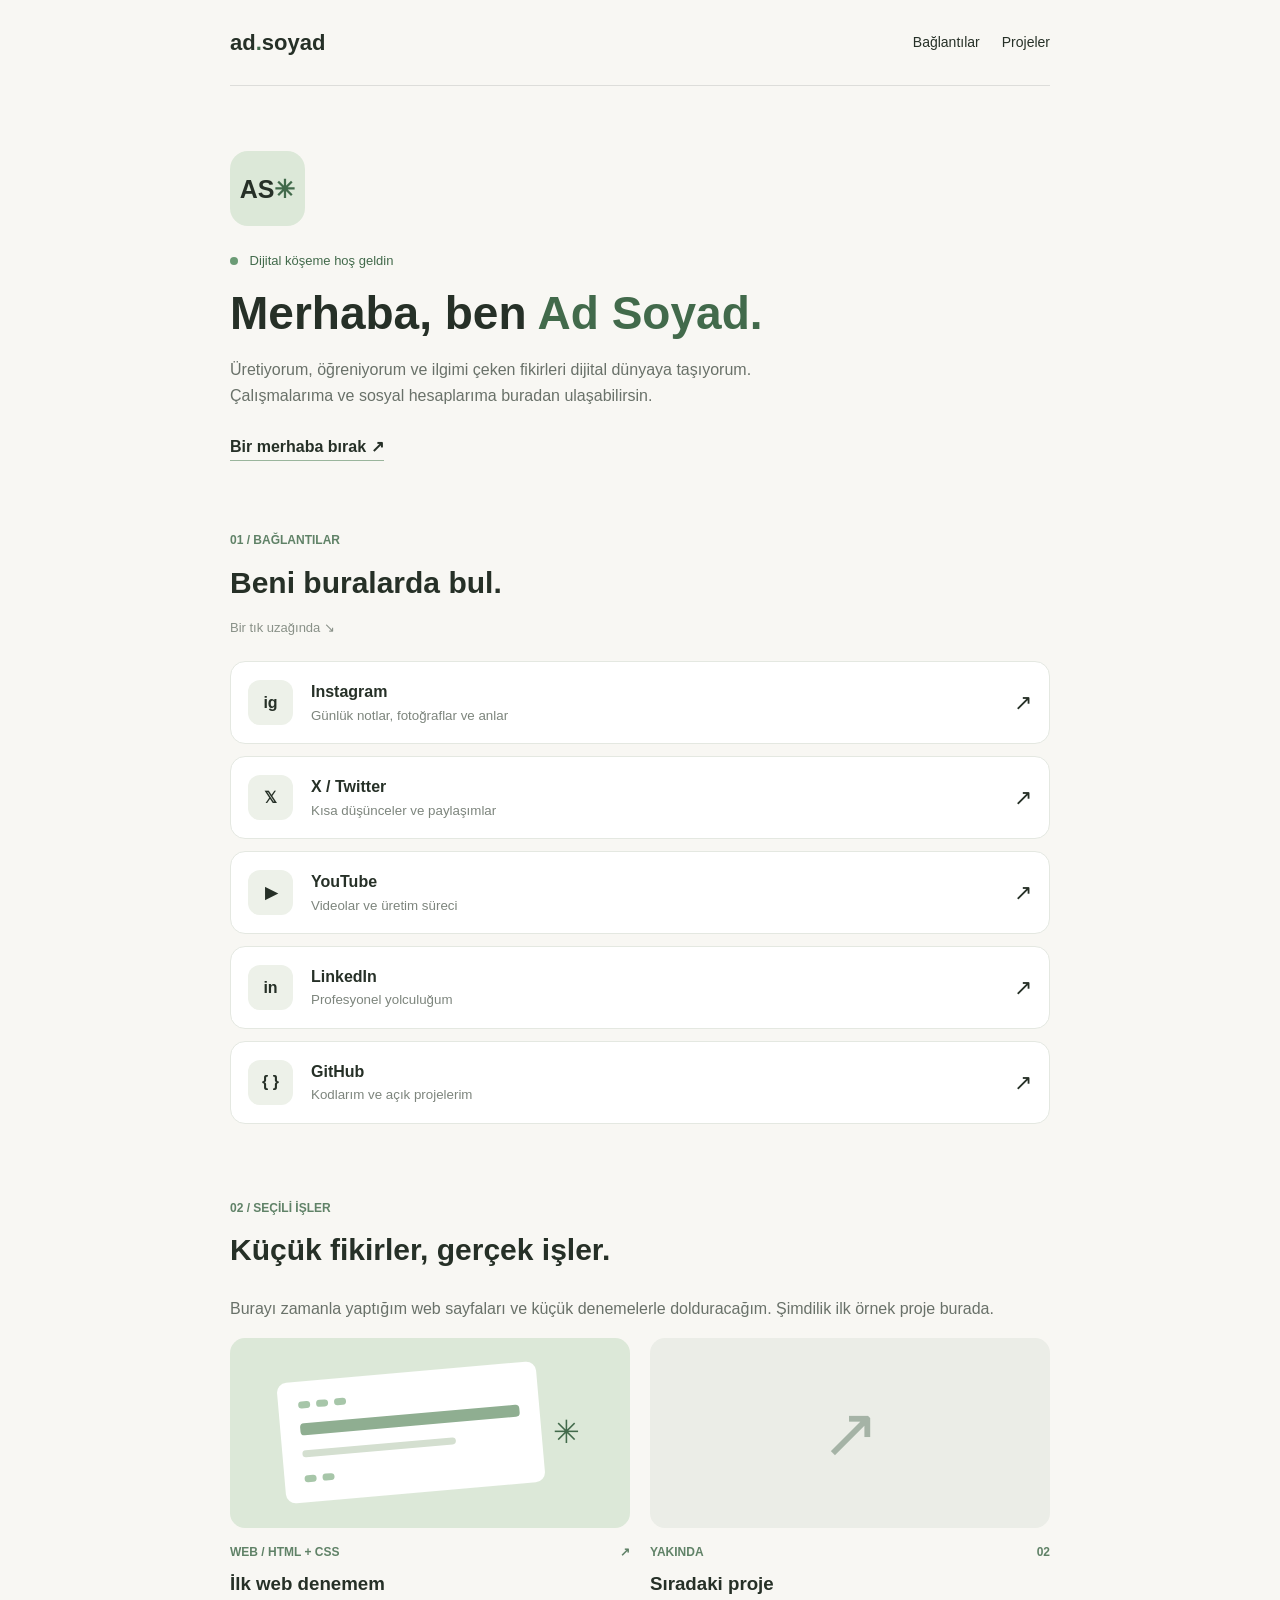
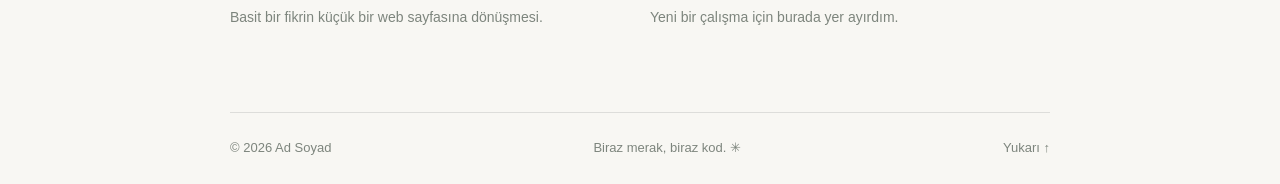
==== index.html @ eb021e3e "Add files via upload" ====
<!doctype html>
<html lang="tr">
<head>
  <meta charset="UTF-8">
  <meta name="viewport" content="width=device-width, initial-scale=1">
  <meta name="description" content="Kişisel bağlantılarım, çalışmalarım ve web projelerim.">
  <meta name="theme-color" content="#f8f7f3">
  <title>Ad Soyad — Bağlantılar & Projeler</title>
  <link rel="stylesheet" href="assets/style.css">
</head>
<body>
  <div class="page-shell">
    <header class="topbar">
      <a class="wordmark" href="index.html" aria-label="Ana sayfa">ad<span class="wordmark-dot">.</span>soyad</a>
      <nav class="topnav" aria-label="Ana menü">
        <a href="#baglantilar">Bağlantılar</a>
        <a href="#projeler">Projeler</a>
      </nav>
    </header>

    <main>
      <section class="intro" aria-labelledby="profile-title">
        <div class="portrait" aria-hidden="true"><span>AS<span class="portrait-mark">✳</span></span></div>
        <div class="availability"><span class="status-dot"></span> Dijital köşeme hoş geldin</div>
        <h1 id="profile-title">Merhaba, ben <em>Ad Soyad.</em></h1>
        <p class="lead">Üretiyorum, öğreniyorum ve ilgimi çeken fikirleri dijital dünyaya taşıyorum. Çalışmalarıma ve sosyal hesaplarıma buradan ulaşabilirsin.</p>
        <a class="email-link" href="mailto:merhaba@example.com">Bir merhaba bırak <span aria-hidden="true">↗</span></a>
      </section>

      <section class="links-section" id="baglantilar" aria-labelledby="links-title">
        <div class="section-heading"><div><span class="eyebrow">01 / BAĞLANTILAR</span><h2 id="links-title">Beni buralarda bul.</h2></div><span class="heading-aside">Bir tık uzağında ↘</span></div>
        <div class="link-list">
          <a class="link-card" href="https://www.instagram.com/" target="_blank" rel="noopener noreferrer" aria-label="Instagram profilim (yeni sekme)">
            <span class="social-icon">ig</span><span class="link-copy"><strong>Instagram</strong><small>Günlük notlar, fotoğraflar ve anlar</small></span><span class="arrow" aria-hidden="true">↗</span>
          </a>
          <a class="link-card" href="https://x.com/" target="_blank" rel="noopener noreferrer" aria-label="X profilim (yeni sekme)">
            <span class="social-icon x-icon">𝕏</span><span class="link-copy"><strong>X / Twitter</strong><small>Kısa düşünceler ve paylaşımlar</small></span><span class="arrow" aria-hidden="true">↗</span>
          </a>
          <a class="link-card" href="https://www.youtube.com/" target="_blank" rel="noopener noreferrer" aria-label="YouTube kanalım (yeni sekme)">
            <span class="social-icon youtube-icon">▶</span><span class="link-copy"><strong>YouTube</strong><small>Videolar ve üretim süreci</small></span><span class="arrow" aria-hidden="true">↗</span>
          </a>
          <a class="link-card" href="https://www.linkedin.com/" target="_blank" rel="noopener noreferrer" aria-label="LinkedIn profilim (yeni sekme)">
            <span class="social-icon linkedin-icon">in</span><span class="link-copy"><strong>LinkedIn</strong><small>Profesyonel yolculuğum</small></span><span class="arrow" aria-hidden="true">↗</span>
          </a>
          <a class="link-card" href="https://github.com/" target="_blank" rel="noopener noreferrer" aria-label="GitHub profilim (yeni sekme)">
            <span class="social-icon github-icon">{ }</span><span class="link-copy"><strong>GitHub</strong><small>Kodlarım ve açık projelerim</small></span><span class="arrow" aria-hidden="true">↗</span>
          </a>
        </div>
      </section>

      <section class="projects-section" id="projeler" aria-labelledby="projects-title">
        <div class="section-heading"><div><span class="eyebrow">02 / SEÇİLİ İŞLER</span><h2 id="projects-title">Küçük fikirler, gerçek işler.</h2></div></div>
        <p class="section-description">Burayı zamanla yaptığım web sayfaları ve küçük denemelerle dolduracağım. Şimdilik ilk örnek proje burada.</p>
        <div class="projects-grid">
          <a class="project-card" href="projects/ornek-proje/index.html">
            <div class="project-art" aria-hidden="true"><div class="art-window"><div class="art-toolbar"><i></i><i></i><i></i></div><div class="art-title"></div><div class="art-subtitle"></div><div class="art-pills"><i></i><i></i></div></div><span class="art-star">✳</span></div>
            <div class="project-meta"><span>WEB / HTML + CSS</span><span aria-hidden="true">↗</span></div><h3>İlk web denemem</h3><p>Basit bir fikrin küçük bir web sayfasına dönüşmesi.</p>
          </a>
          <div class="project-card coming-soon"><div class="soon-art" aria-hidden="true">↗</div><div class="project-meta"><span>YAKINDA</span><span>02</span></div><h3>Sıradaki proje</h3><p>Yeni bir çalışma için burada yer ayırdım.</p></div>
        </div>
      </section>
    </main>

    <footer class="footer"><span>© 2026 Ad Soyad</span><span>Biraz merak, biraz kod. <span aria-hidden="true">✳</span></span><a href="#" aria-label="Sayfanın başına dön">Yukarı ↑</a></footer>
  </div>
</body>
</html>
---- assets/style.css ----
/* 1. GENEL AYARLAR */
* {
  box-sizing: border-box;
}

html {
  scroll-behavior: smooth;
}

body {
  margin: 0;
  background-color: #f8f7f3;
  color: #263027;
  font-family: Arial, sans-serif;
  line-height: 1.6;
}

a {
  color: inherit;
  text-decoration: none;
}

a:focus-visible {
  outline: 2px solid #426a4b;
  outline-offset: 3px;
}

.page-shell {
  width: 90%;
  max-width: 820px;
  margin: 0 auto;
}

/* 2. UST MENU */
.topbar {
  display: flex;
  justify-content: space-between;
  align-items: center;
  padding: 25px 0;
  border-bottom: 1px solid #ddddda;
}

.wordmark {
  font-size: 22px;
  font-weight: bold;
}

.wordmark-dot,
h1 em {
  color: #426a4b;
}

.topnav {
  display: flex;
  gap: 22px;
  font-size: 14px;
}

.topnav a:hover,
.email-link:hover {
  color: #426a4b;
}

/* 3. KISISEL TANITIM */
.intro {
  padding: 65px 0;
}

.portrait {
  display: flex;
  align-items: center;
  justify-content: center;
  width: 75px;
  height: 75px;
  margin-bottom: 25px;
  background-color: #dce8d8;
  border-radius: 18px;
  font-size: 25px;
  font-weight: bold;
}

.portrait-mark {
  color: #426a4b;
}

.availability {
  color: #426a4b;
  font-size: 13px;
}

.status-dot {
  display: inline-block;
  width: 8px;
  height: 8px;
  margin-right: 8px;
  background-color: #6b9b75;
  border-radius: 50%;
}

h1 {
  margin: 14px 0;
  font-size: 46px;
  line-height: 1.2;
}

h1 em {
  font-style: normal;
}

.lead {
  max-width: 560px;
  color: #697169;
}

.email-link {
  display: inline-block;
  margin-top: 10px;
  border-bottom: 1px solid #9ab59c;
  font-weight: bold;
}

/* 4. BOLUM BASLIKLARI */
.links-section,
.projects-section {
  padding-bottom: 70px;
}

.section-heading {
  margin-bottom: 22px;
}

.eyebrow,
.project-meta {
  color: #608267;
  font-size: 12px;
  font-weight: bold;
}

.section-heading h2 {
  margin: 7px 0;
  font-size: 30px;
}

.heading-aside {
  color: #899188;
  font-size: 13px;
}

/* 5. SOSYAL MEDYA KARTLARI */
.link-list {
  display: flex;
  flex-direction: column;
  gap: 12px;
}

.link-card {
  display: flex;
  align-items: center;
  gap: 18px;
  padding: 17px;
  background-color: white;
  border: 1px solid #e4e8e1;
  border-radius: 15px;
  transition: background-color 0.2s, transform 0.2s;
}

.link-card:hover {
  background-color: #eef4eb;
  transform: translateY(-3px);
}

.social-icon {
  display: flex;
  align-items: center;
  justify-content: center;
  width: 45px;
  height: 45px;
  background-color: #edf1e9;
  border-radius: 12px;
  font-weight: bold;
  flex-shrink: 0;
}

.link-copy {
  display: flex;
  flex-direction: column;
  flex: 1;
}

.link-copy small {
  color: #7d857d;
}

.arrow {
  font-size: 22px;
}

/* 6. PORTFOLYO KARTLARI */
.section-description {
  color: #697169;
}

.projects-grid {
  display: grid;
  grid-template-columns: 1fr 1fr;
  gap: 20px;
}

.project-art,
.soon-art {
  display: flex;
  align-items: center;
  justify-content: center;
  height: 190px;
  border-radius: 15px;
  background-color: #dce8d8;
}

/* Proje gorselini yalnizca CSS kutulariyla olusturuyoruz. */
.art-window {
  width: 65%;
  padding: 20px;
  background-color: white;
  border-radius: 10px;
  transform: rotate(-5deg);
}

.art-toolbar,
.art-pills {
  display: flex;
  gap: 6px;
}

.art-toolbar i,
.art-pills i {
  width: 12px;
  height: 7px;
  background-color: #a7c6a9;
  border-radius: 5px;
}

.art-title,
.art-subtitle {
  height: 12px;
  margin-top: 15px;
  background-color: #8fae91;
  border-radius: 4px;
}

.art-subtitle {
  width: 70%;
  height: 7px;
  margin-bottom: 18px;
  background-color: #d4dfd0;
}

.art-star {
  margin-left: 12px;
  font-size: 32px;
  color: #426a4b;
}

.soon-art {
  background-color: #ebede7;
  color: #a5b3a6;
  font-size: 70px;
}

.project-meta {
  display: flex;
  justify-content: space-between;
  margin-top: 15px;
}

.project-card h3 {
  margin: 7px 0;
}

.project-card p {
  margin-top: 0;
  color: #7d857d;
  font-size: 14px;
}

.project-card:hover h3 {
  color: #426a4b;
}

/* 7. ALT BILGI */
.footer {
  display: flex;
  justify-content: space-between;
  gap: 15px;
  padding: 25px 0;
  border-top: 1px solid #ddddda;
  color: #7d857d;
  font-size: 13px;
}

/* 8. TELEFON EKRANLARI */
@media (max-width: 600px) {
  h1 {
    font-size: 34px;
  }

  .intro {
    padding: 50px 0;
  }

  .projects-grid {
    grid-template-columns: 1fr;
  }

  .footer {
    flex-wrap: wrap;
  }
}
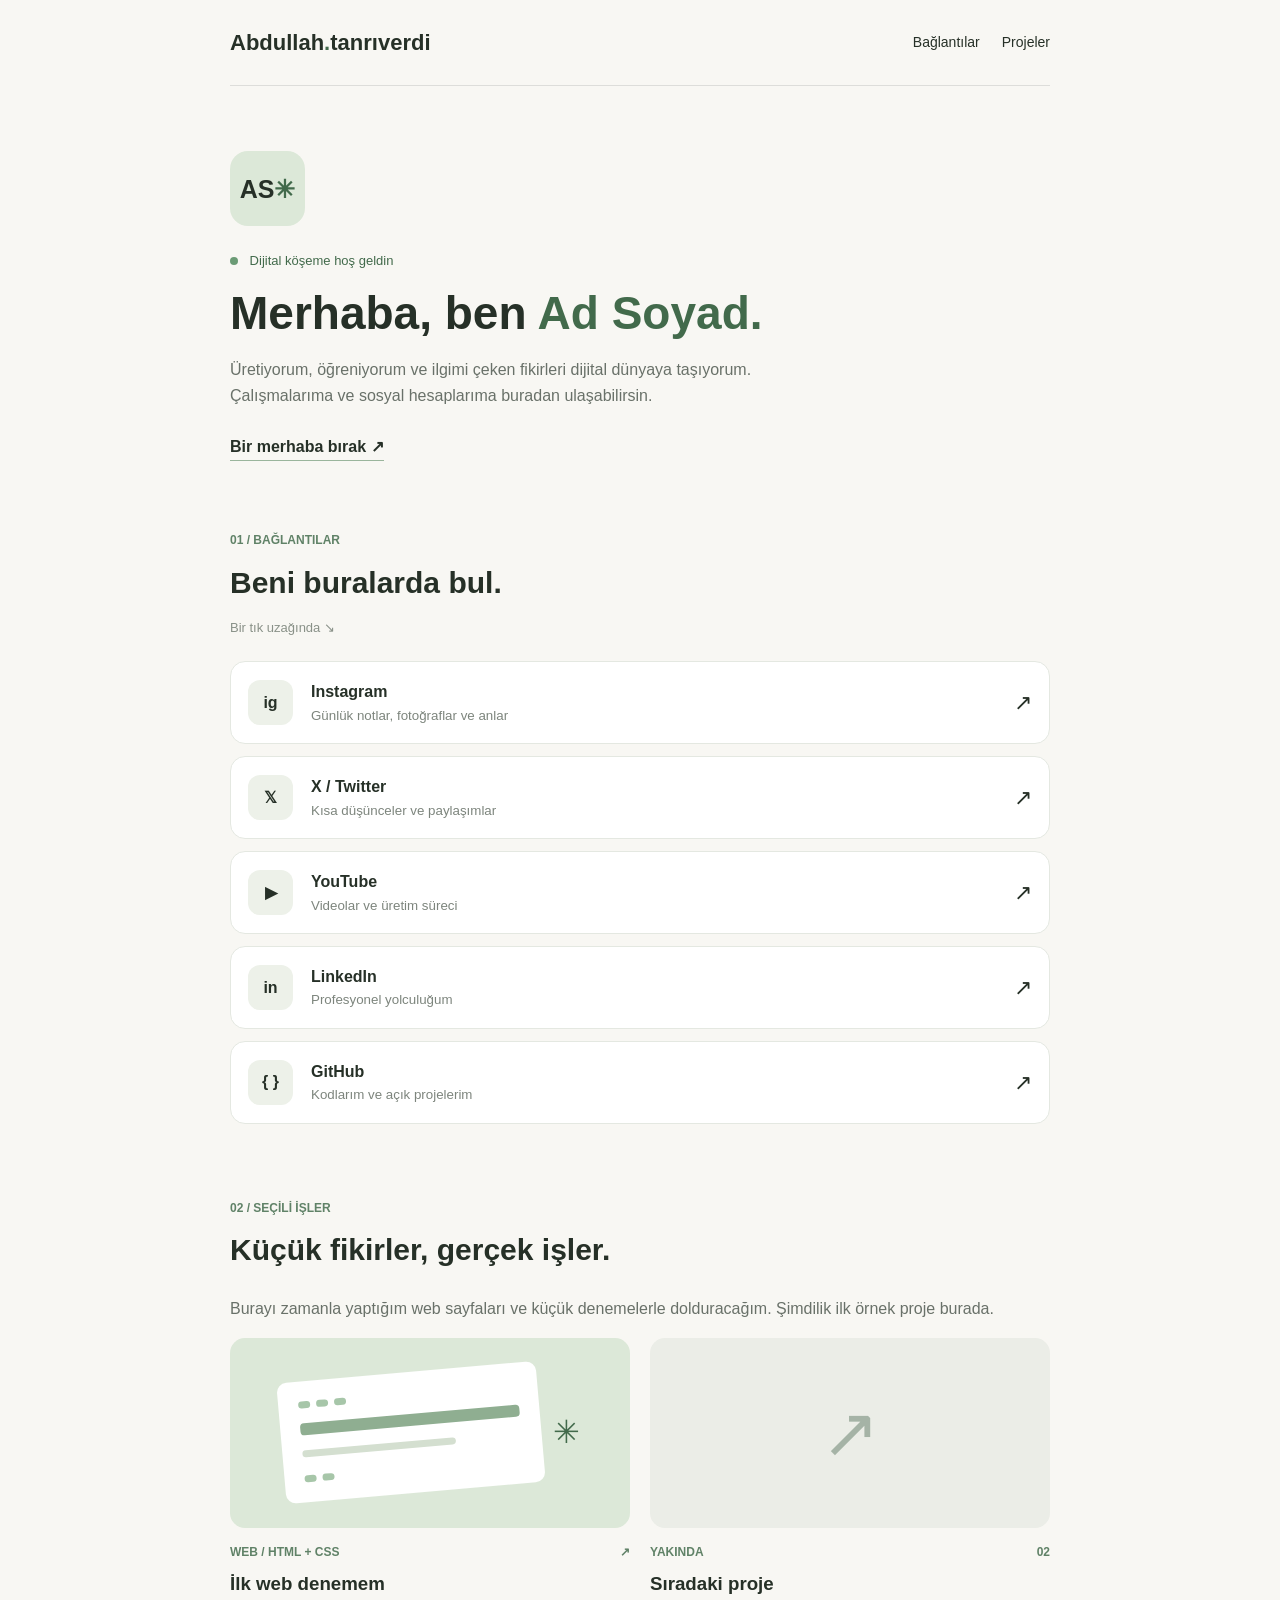
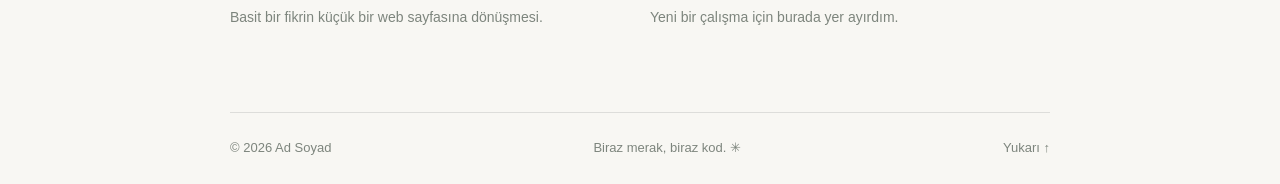
==== commit 4df9bae7: "Update index.html" ====
--- a/index.html
+++ b/index.html
@@ -11,7 +11,7 @@
 <body>
   <div class="page-shell">
     <header class="topbar">
-      <a class="wordmark" href="index.html" aria-label="Ana sayfa">ad<span class="wordmark-dot">.</span>soyad</a>
+      <a class="wordmark" href="index.html" aria-label="Ana sayfa">Abdullah<span class="wordmark-dot">.</span>tanrıverdi</a>
       <nav class="topnav" aria-label="Ana menü">
         <a href="#baglantilar">Bağlantılar</a>
         <a href="#projeler">Projeler</a>
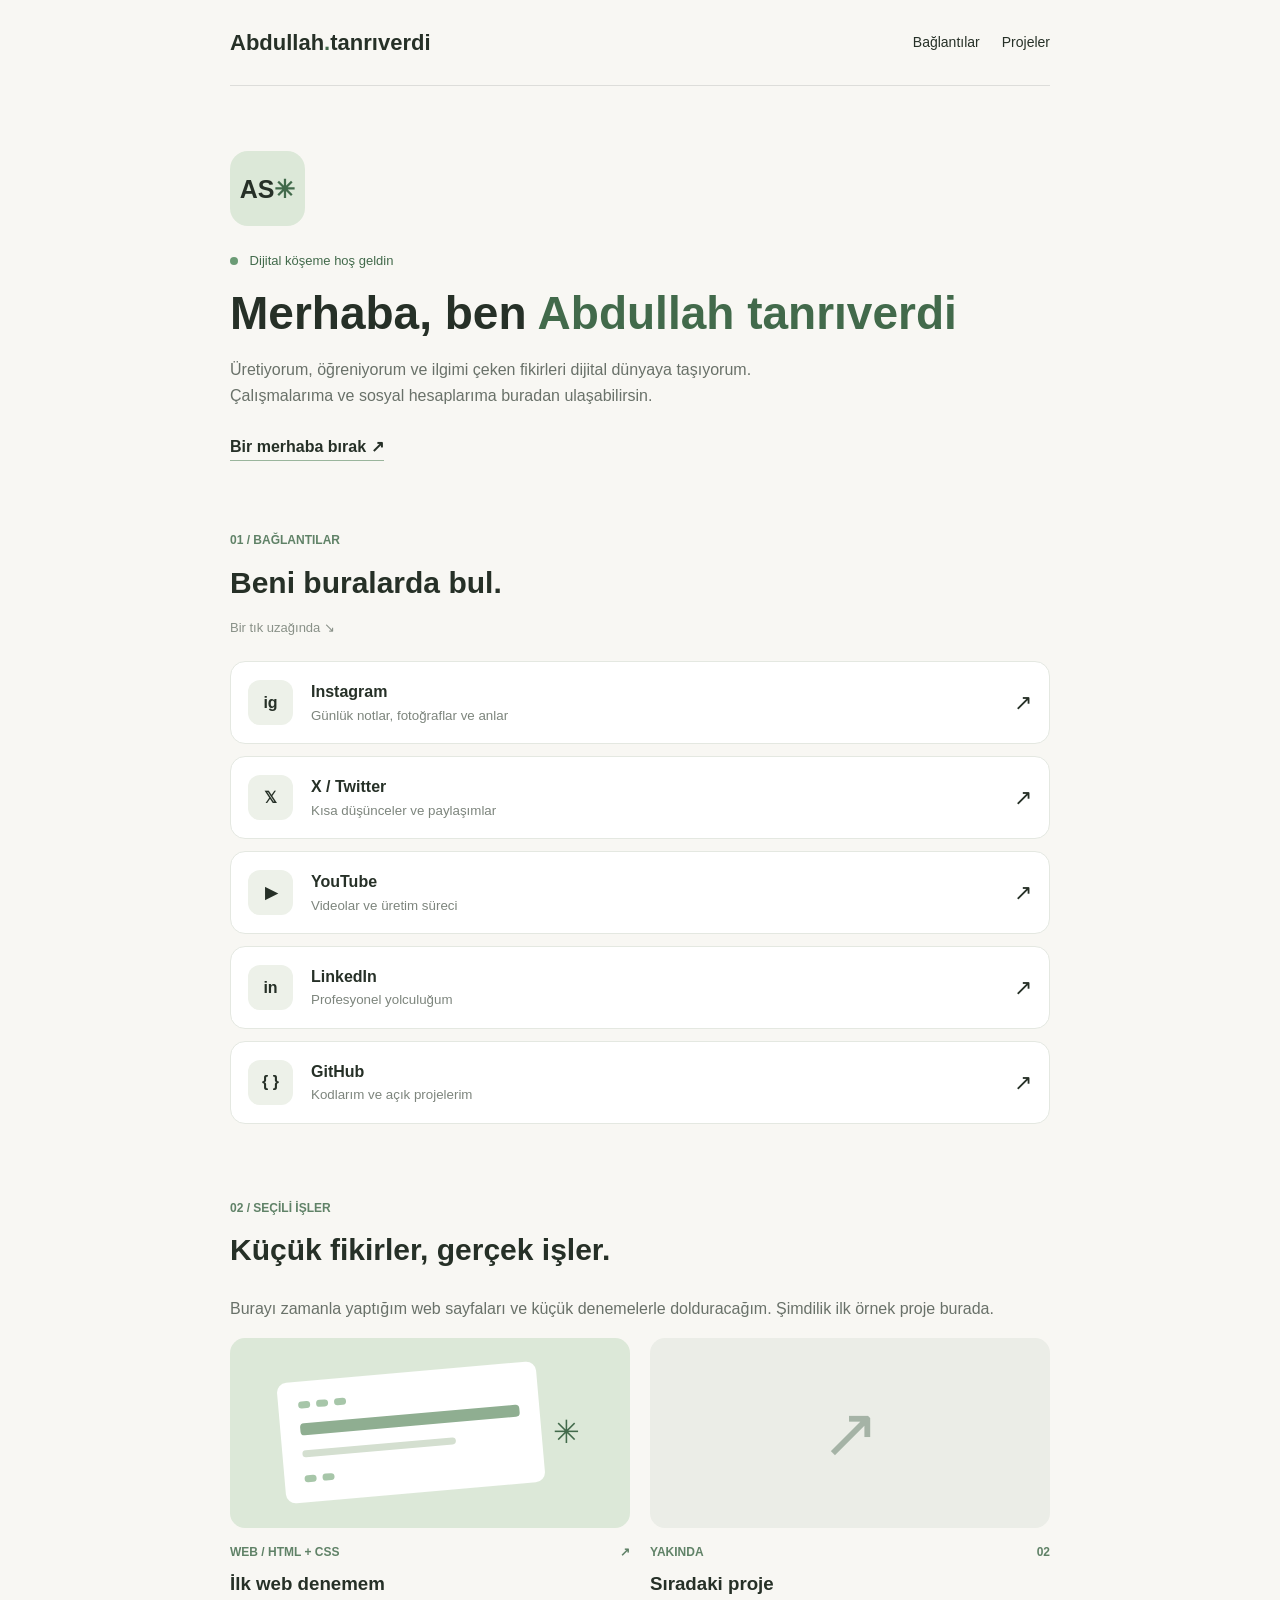
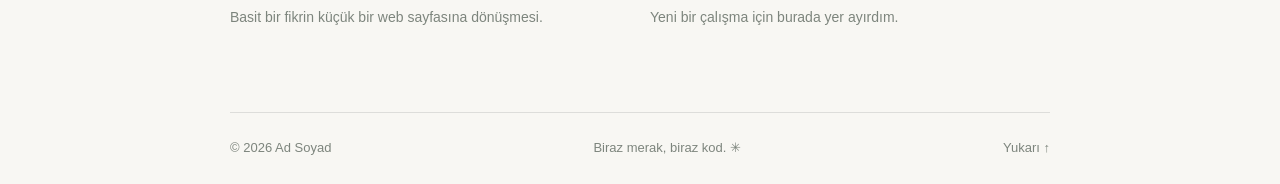
==== commit 900f44d7: "Update index.html" ====
--- a/index.html
+++ b/index.html
@@ -22,7 +22,7 @@
       <section class="intro" aria-labelledby="profile-title">
         <div class="portrait" aria-hidden="true"><span>AS<span class="portrait-mark">✳</span></span></div>
         <div class="availability"><span class="status-dot"></span> Dijital köşeme hoş geldin</div>
-        <h1 id="profile-title">Merhaba, ben <em>Ad Soyad.</em></h1>
+        <h1 id="profile-title">Merhaba, ben <em>Abdullah tanrıverdi</em></h1>
         <p class="lead">Üretiyorum, öğreniyorum ve ilgimi çeken fikirleri dijital dünyaya taşıyorum. Çalışmalarıma ve sosyal hesaplarıma buradan ulaşabilirsin.</p>
         <a class="email-link" href="mailto:merhaba@example.com">Bir merhaba bırak <span aria-hidden="true">↗</span></a>
       </section>
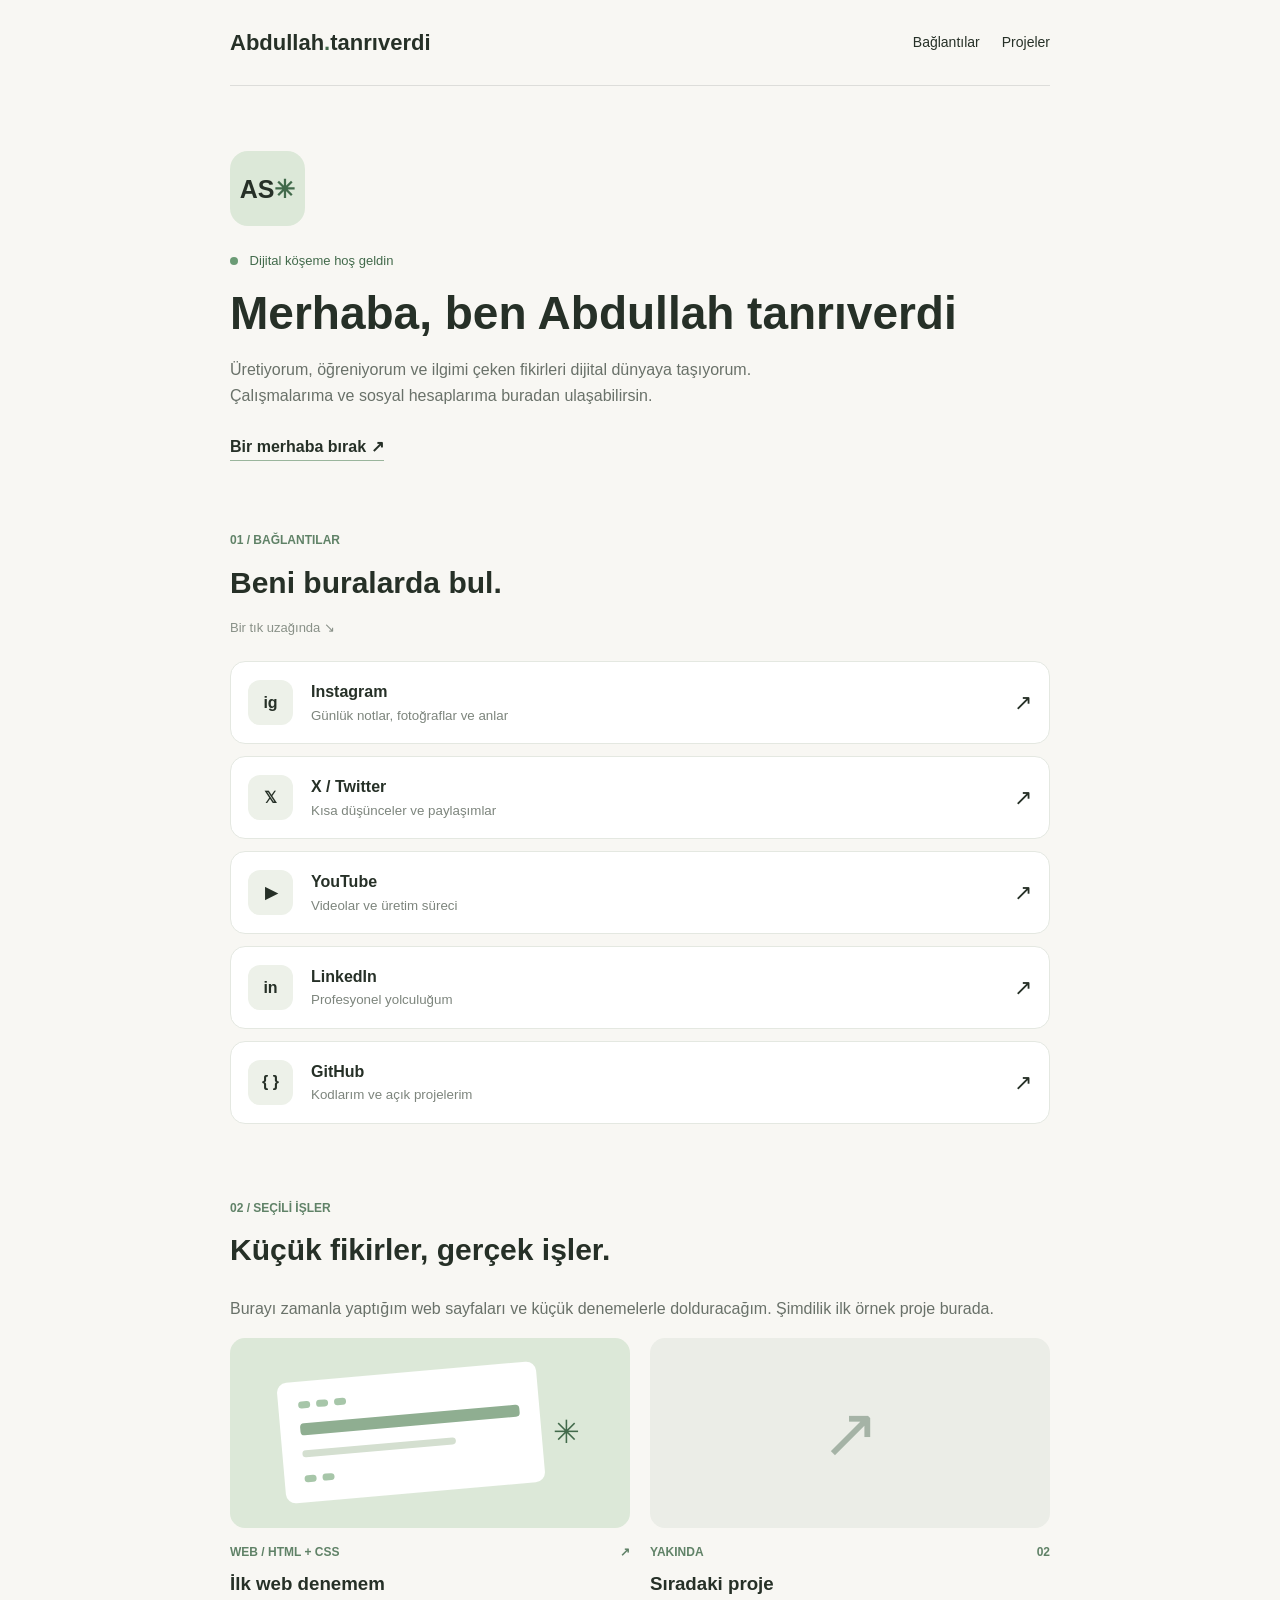
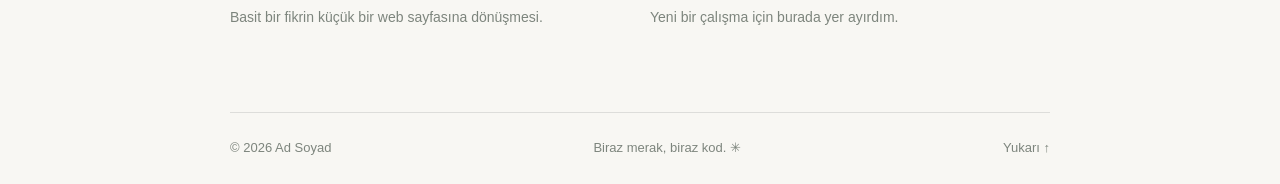
==== commit 8f49719b: "Update index.html" ====
--- a/index.html
+++ b/index.html
@@ -22,7 +22,7 @@
       <section class="intro" aria-labelledby="profile-title">
         <div class="portrait" aria-hidden="true"><span>AS<span class="portrait-mark">✳</span></span></div>
         <div class="availability"><span class="status-dot"></span> Dijital köşeme hoş geldin</div>
-        <h1 id="profile-title">Merhaba, ben <em>Abdullah tanrıverdi</em></h1>
+        <h1 id="profile-title">Merhaba, ben Abdullah tanrıverdi</h1>
         <p class="lead">Üretiyorum, öğreniyorum ve ilgimi çeken fikirleri dijital dünyaya taşıyorum. Çalışmalarıma ve sosyal hesaplarıma buradan ulaşabilirsin.</p>
         <a class="email-link" href="mailto:merhaba@example.com">Bir merhaba bırak <span aria-hidden="true">↗</span></a>
       </section>
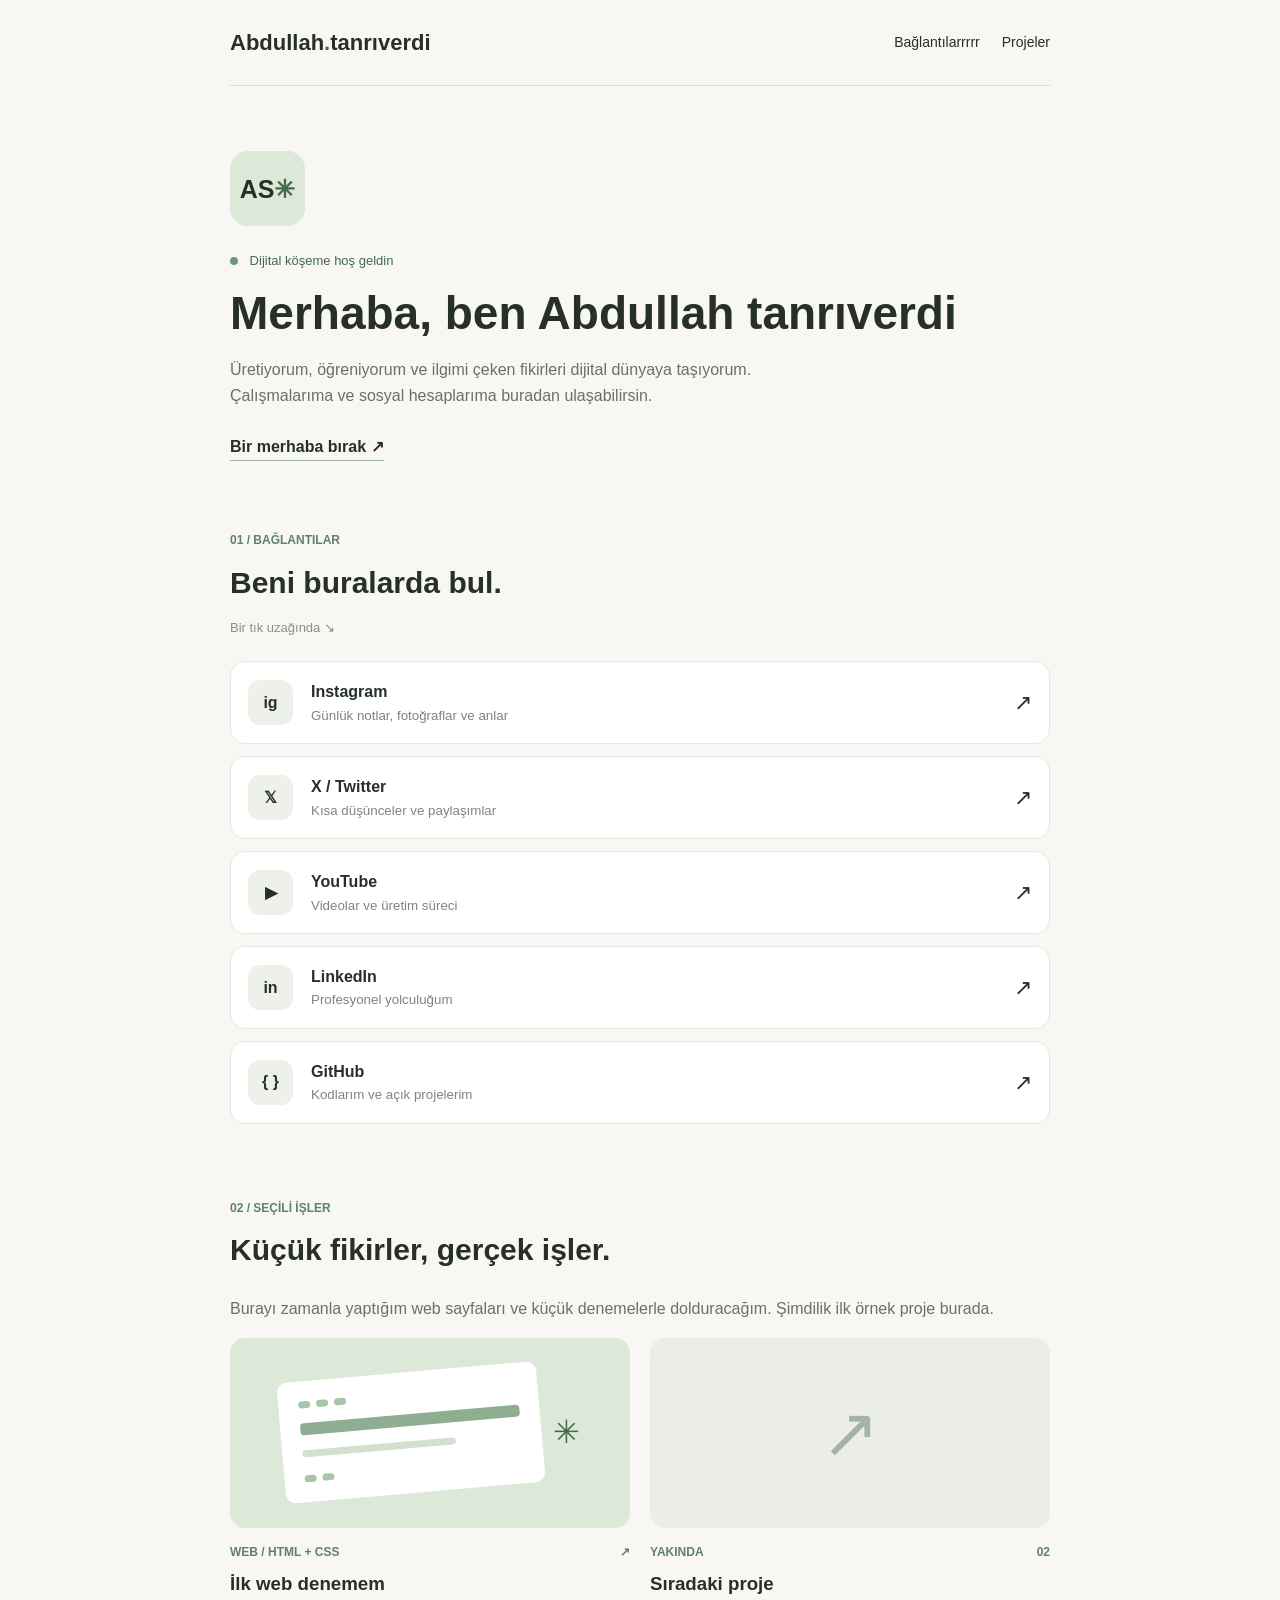
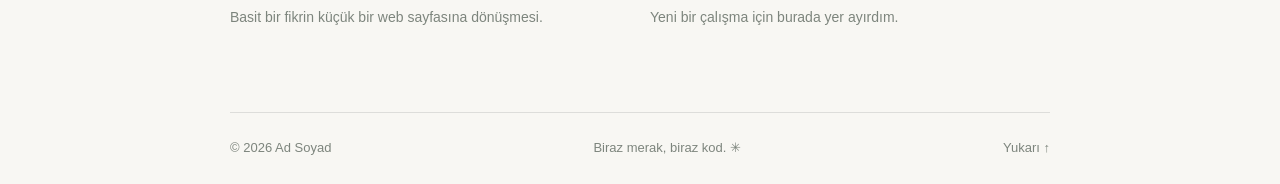
==== commit fb2cf432: "Update index.html" ====
--- a/index.html
+++ b/index.html
@@ -13,7 +13,7 @@
     <header class="topbar">
       <a class="wordmark" href="index.html" aria-label="Ana sayfa">Abdullah<span class="wordmark-dot">.</span>tanrıverdi</a>
       <nav class="topnav" aria-label="Ana menü">
-        <a href="#baglantilar">Bağlantılar</a>
+        <a href="#baglantilar">Bağlantılarrrrr</a>
         <a href="#projeler">Projeler</a>
       </nav>
     </header>
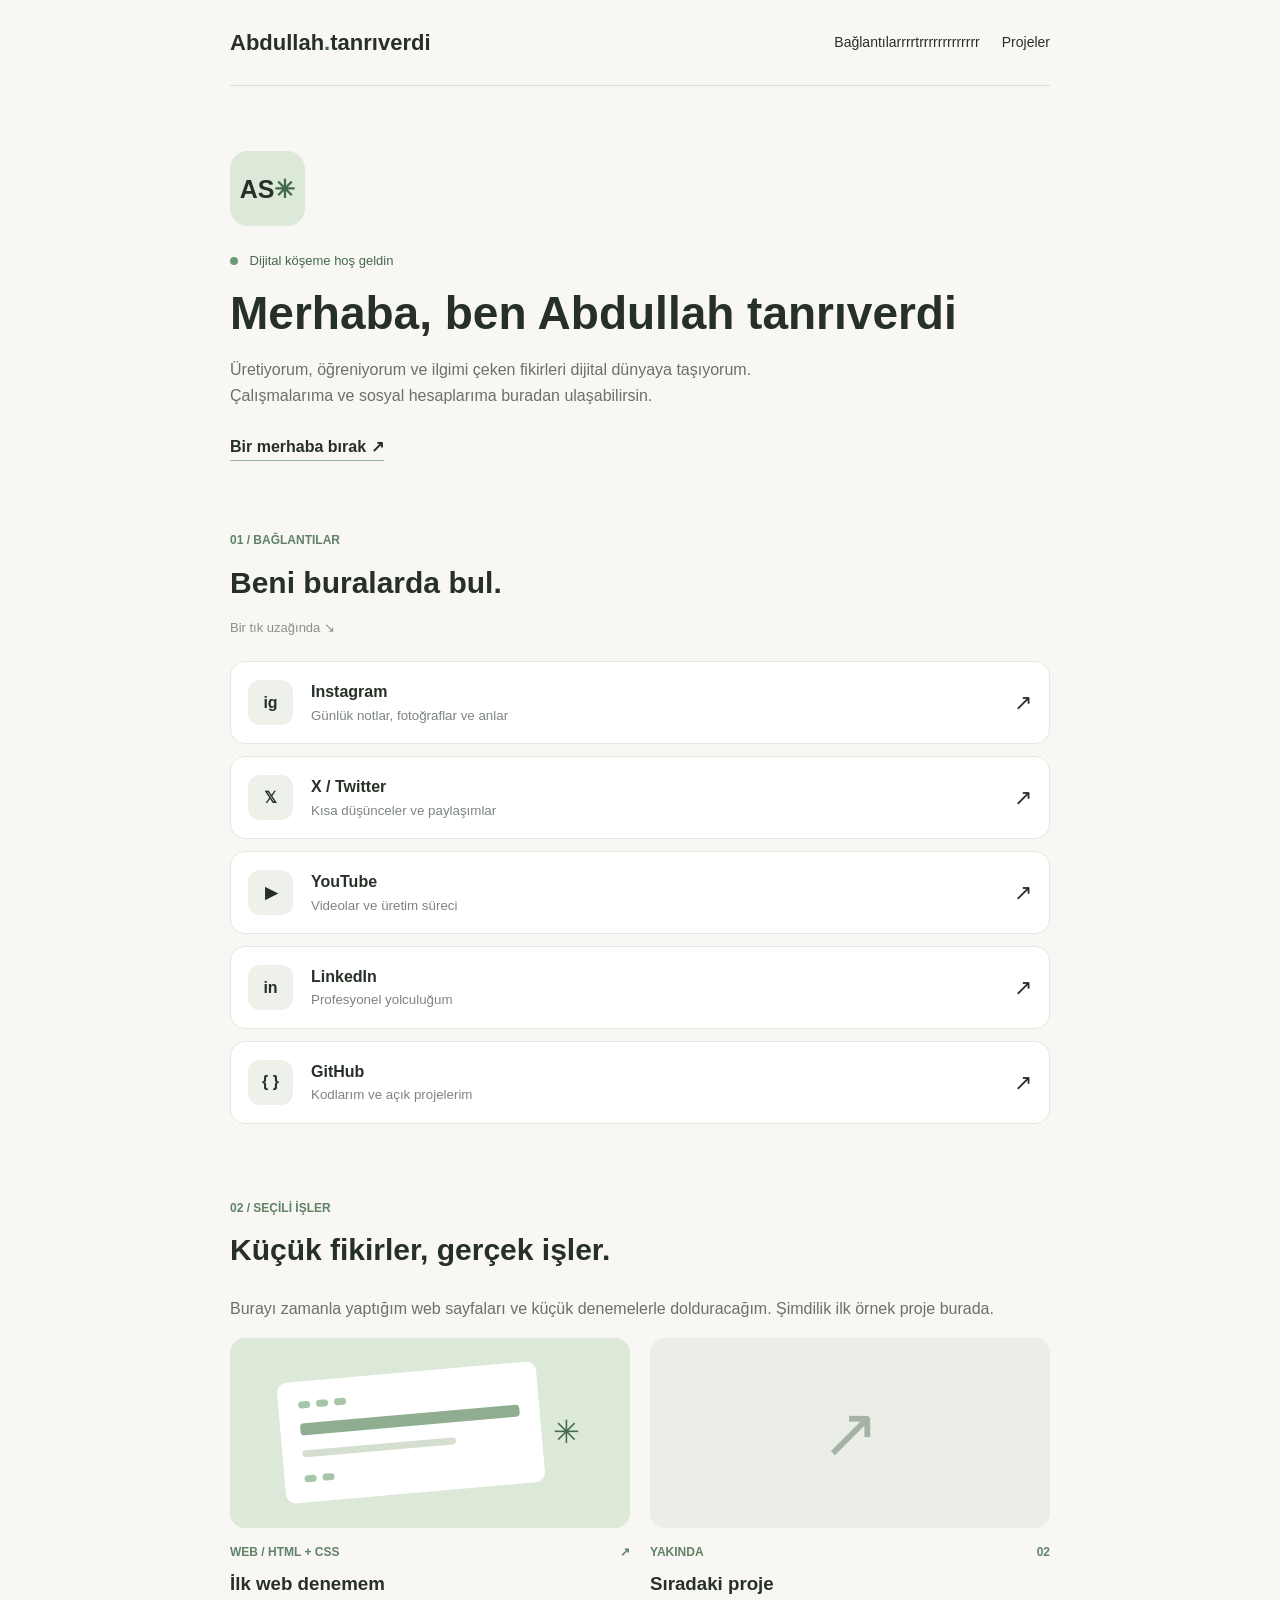
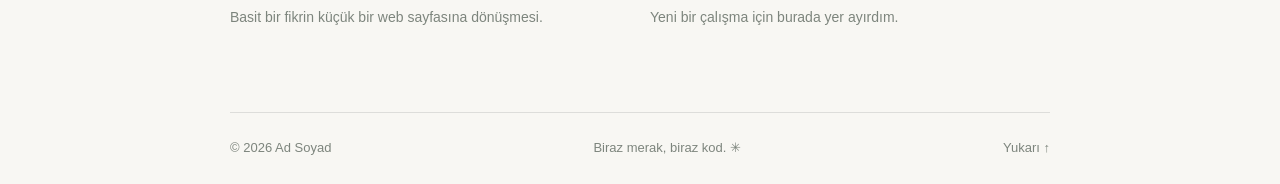
==== commit ad5179fc: "Update index.html" ====
--- a/index.html
+++ b/index.html
@@ -13,7 +13,7 @@
     <header class="topbar">
       <a class="wordmark" href="index.html" aria-label="Ana sayfa">Abdullah<span class="wordmark-dot">.</span>tanrıverdi</a>
       <nav class="topnav" aria-label="Ana menü">
-        <a href="#baglantilar">Bağlantılarrrrr</a>
+        <a href="#baglantilar">Bağlantılarrrrtrrrrrrrrrrrrr</a>
         <a href="#projeler">Projeler</a>
       </nav>
     </header>
